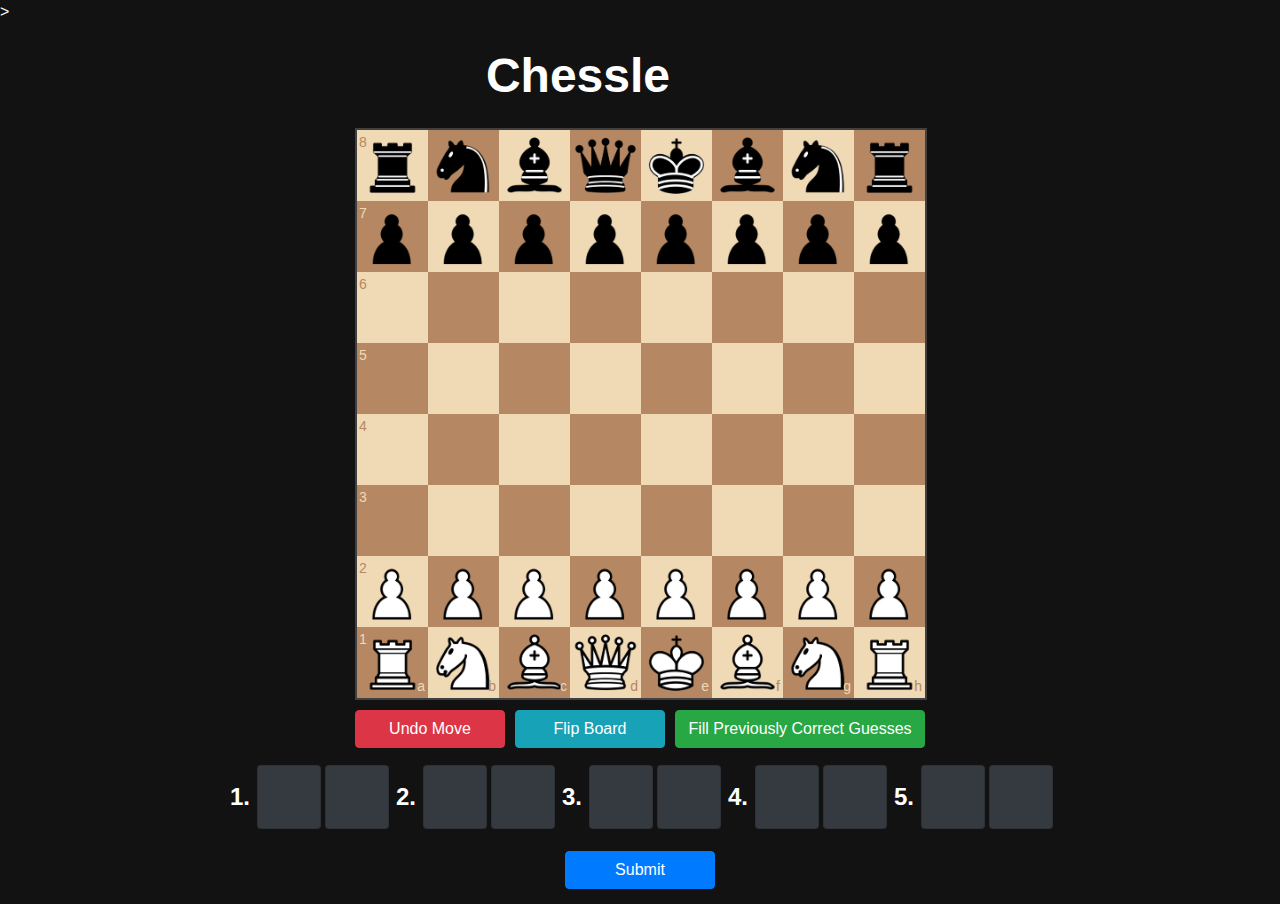
==== index.html @ be079a2f "Move HTML src to Main Folder" ====
<html lang="en"><head>
    <meta charset="utf-8">
    <meta http-equiv="X-UA-Compatible" content="IE=edge">
    <meta name="viewport" content="width=device-width, initial-scale=1.0">
    <!--Custom--><script src="js/openings/millionbase.js"></script>
    <script src="js/openings/answers.js"></script><!---->>
    <script src="js/jquery-3.6.0.min.js"></script>
    <script src="js/chessboard-1.0.0.min.js"></script>
    <script src="js/chess.js"></script>
    <script src="js/bootstrap.min.js"></script>
    <link rel="stylesheet" href="css/fontawesome/css/all.css">
    <link rel="stylesheet" href="css/chessboard-1.0.0.min.css">
    <link rel="stylesheet" href="css/bootstrap.min.css">
    <link rel="stylesheet" href="css/chessle.css"><!--?v=1.5-->
    <!-- Global site tag (gtag.js) - Google Analytics -->
    <script async="" src="https://www.googletagmanager.com/gtag/js?id=G-ZZXXY1FWK2"></script>
    <script>
      window.dataLayer = window.dataLayer || [];
      function gtag(){dataLayer.push(arguments);}
      gtag('js', new Date());

      gtag('config', 'G-ZZXXY1FWK2');
    </script>
    <title>Chessle</title>
    <link rel="icon" type="image/png" href="img/favicon.ico">
  </head>
  <body class="">
    <nav class="navbar navbar-dark navbar-header">
      <div>
        <!--a class="navbar-brand navbar-side" href="https://jackli.gg" target="_blank">
          jackli.gg
          <img src="img/Chessle.png" style="display:none">
          <object><a href="https://twitter.com/jackli_gg" target="_blank">
            <i class="fab fa-twitter"></i>
          </a></object>
        </a>
        <span class="navbar-help-button" onclick="openHelpModal()">
          <i class="fa-solid fa-circle-question"></i>
        </span-->
      </div>
      <div class="navbar navbar-title flex flex-column">
        <div class="navbar-main-title">Chessle</div>
        <!--div class="navbar-title-sponsor" id="titleSponsor">
        Sponsored by 
        <a href="https://www.chessable.com/?utm_source=chessle&amp;utm_medium=partner" target="_blank">
            <img src="img/chessable.png" alt="Chessable" onclick="logOutboundClick('https://www.chessable.com/?utm_source=chessle&amp;utm_medium=partner');">
        </a>
    </div-->
      </div>
      <a class="navbar-side"></a>
    </nav>
    <div class="container">
      <div class="modal fade" id="instructionsModal" tabindex="-1" role="dialog" aria-hidden="true" style="display: none;">
        <div class="modal-dialog modal-dialog-centered" id="instructionsModalInner" role="document">
          <div class="modal-content">
            <div class="modal-header header-p0">
              <h5 class="modal-title" id="instructionsModalTitle">Welcome to Chessle</h5>
            </div>
            <div class="modal-body row justify-content-center modal-instructions">
              <p id="instructionsModalBody">
        <!--Guess the entire opening sequence, for both white and black!<br>
        <div class="instructions-example">
            <p class="instructions-example-title">Example</p>
            <img class="instructions-example-img" src="img/example.png">
            <br><br>
            <img class="instructions-colour" src="img/Nf3.png">
            Green on Nf3 means that Nf3 was played on that specific move (White on move 2).
            <br><br>
            <img class="instructions-colour" src="img/d4.png">
            Yellow on d4 means that d4 was indeed played by <b>either white or black</b>,
            but not at that specific spot (White on move 1).
            <br><br>
            <img class="instructions-colour" src="img/d5.png">
            Grey on d5 means that d5 was not played by either white or black.
            <br><br>
            Treat the moves as exactly how the text shows. <b>Nxe5 is not the same as Ne5!</b>
            <br><br>
            You have 6 guesses. Good luck!
        </div-->
    </p>
            </div>
            <div class="row justify-content-center">
              <button type="button" class="btn btn-primary btn-lg mode-button" onclick="chooseMode('n')">
                Normal Mode<br>
                <p class="mode-desc">(Guess 3 moves for each colour)</p>
              </button>
              <button type="button" class="btn btn-primary btn-lg mode-button" onclick="chooseMode('e')">
                Expert Mode<br>
                <p class="mode-desc">(Guess 5 moves for each colour)</p>
              </button>
            </div>
          </div>
        </div>
      </div>
      <div class="modal fade" id="helpModal" tabindex="-1" role="dialog" aria-hidden="true">
        <div class="modal-dialog modal-dialog-centered" id="helpModalInner" role="document">
          <div class="modal-content">
            <div class="modal-header header-p0">
              <h5 class="modal-title" id="helpModalTitle"></h5>
              <button type="button" class="close close-modal-button" data-dismiss="modal" aria-label="Close">
                <span aria-hidden="true">×</span>
              </button>
            </div>
            <div class="modal-body row justify-content-center modal-instructions">
              <p id="helpModalBody"></p>
            </div>
          </div>
        </div>
      </div>
      <!--div class="modal fade" id="maintenanceModal" tabindex="-1" role="dialog" aria-hidden="true">
        <div class="modal-dialog modal-dialog-centered" role="document">
          <div class="modal-content">
            <div class="modal-header header-p0">
              <h5 class="modal-title">Maintenance</h5>
            </div>
            <div class="modal-body row justify-content-center modal-instructions">
              <p>Chessle is currently under maintenance. Please check <a href="https://twitter.com/jackli_gg" target="_blank">Twitter</a> 🙂</p>
            </div>
          </div>
        </div>
      </div-->
      <div class="d-flex justify-content-center align-self-center">
        <div id="myBoard" class="col-sm-8 lock-screen chess-board"><div class="chessboard-63f37"><div class="board-b72b1" style="width: 568px;"><div class="row-5277c"><div class="square-55d63 white-1e1d7 square-a8" style="width:71px;height:71px;" id="a8-a19a-49e3-7841-c50f-4d4b-9b8e-b8c6-91ab" data-square="a8"><div class="notation-322f9 numeric-fc462">8</div><img src="img/chesspieces/wikipedia/bR.png" alt="" class="piece-417db" data-piece="bR" style="width:71px;height:71px;"></div><div class="square-55d63 black-3c85d square-b8" style="width:71px;height:71px;" id="b8-2cb1-c013-ff76-c4d4-5628-5181-6910-c5f1" data-square="b8"><img src="img/chesspieces/wikipedia/bN.png" alt="" class="piece-417db" data-piece="bN" style="width:71px;height:71px;"></div><div class="square-55d63 white-1e1d7 square-c8" style="width:71px;height:71px;" id="c8-7cde-161b-df6b-fa01-e629-1a49-3483-9b05" data-square="c8"><img src="img/chesspieces/wikipedia/bB.png" alt="" class="piece-417db" data-piece="bB" style="width:71px;height:71px;"></div><div class="square-55d63 black-3c85d square-d8" style="width:71px;height:71px;" id="d8-d6e3-6c06-c656-1852-4350-8464-0f8c-e208" data-square="d8"><img src="img/chesspieces/wikipedia/bQ.png" alt="" class="piece-417db" data-piece="bQ" style="width:71px;height:71px;"></div><div class="square-55d63 white-1e1d7 square-e8" style="width:71px;height:71px;" id="e8-5ac4-ea3b-b9c8-3a37-f8a9-8d31-de7f-0ba5" data-square="e8"><img src="img/chesspieces/wikipedia/bK.png" alt="" class="piece-417db" data-piece="bK" style="width:71px;height:71px;"></div><div class="square-55d63 black-3c85d square-f8" style="width:71px;height:71px;" id="f8-adee-eab8-ecb3-5dd8-59c5-3feb-2b1a-82f8" data-square="f8"><img src="img/chesspieces/wikipedia/bB.png" alt="" class="piece-417db" data-piece="bB" style="width:71px;height:71px;"></div><div class="square-55d63 white-1e1d7 square-g8" style="width:71px;height:71px;" id="g8-15f5-e438-9218-b411-ccfc-1ba5-6315-3ff9" data-square="g8"><img src="img/chesspieces/wikipedia/bN.png" alt="" class="piece-417db" data-piece="bN" style="width:71px;height:71px;"></div><div class="square-55d63 black-3c85d square-h8" style="width:71px;height:71px;" id="h8-f9b6-35a0-9fff-a26b-18d0-d8d1-460e-22ae" data-square="h8"><img src="img/chesspieces/wikipedia/bR.png" alt="" class="piece-417db" data-piece="bR" style="width:71px;height:71px;"></div><div class="clearfix-7da63"></div></div><div class="row-5277c"><div class="square-55d63 black-3c85d square-a7" style="width:71px;height:71px;" id="a7-1e42-59c4-4f0d-ee25-9bc8-2d6a-31c0-009f" data-square="a7"><div class="notation-322f9 numeric-fc462">7</div><img src="img/chesspieces/wikipedia/bP.png" alt="" class="piece-417db" data-piece="bP" style="width:71px;height:71px;"></div><div class="square-55d63 white-1e1d7 square-b7" style="width:71px;height:71px;" id="b7-c87e-f781-1334-1fad-401e-ed98-4d49-470c" data-square="b7"><img src="img/chesspieces/wikipedia/bP.png" alt="" class="piece-417db" data-piece="bP" style="width:71px;height:71px;"></div><div class="square-55d63 black-3c85d square-c7" style="width:71px;height:71px;" id="c7-8400-af21-488c-80ce-6990-4ed4-e5df-a39f" data-square="c7"><img src="img/chesspieces/wikipedia/bP.png" alt="" class="piece-417db" data-piece="bP" style="width:71px;height:71px;"></div><div class="square-55d63 white-1e1d7 square-d7" style="width:71px;height:71px;" id="d7-eda3-4724-cdab-627a-2090-2604-d232-653c" data-square="d7"><img src="img/chesspieces/wikipedia/bP.png" alt="" class="piece-417db" data-piece="bP" style="width:71px;height:71px;"></div><div class="square-55d63 black-3c85d square-e7" style="width:71px;height:71px;" id="e7-e9f8-6174-dc3c-6ea3-fc3f-f121-911c-550f" data-square="e7"><img src="img/chesspieces/wikipedia/bP.png" alt="" class="piece-417db" data-piece="bP" style="width:71px;height:71px;"></div><div class="square-55d63 white-1e1d7 square-f7" style="width:71px;height:71px;" id="f7-6b23-b25f-4977-af6c-fa03-c5bd-4d7f-7d72" data-square="f7"><img src="img/chesspieces/wikipedia/bP.png" alt="" class="piece-417db" data-piece="bP" style="width:71px;height:71px;"></div><div class="square-55d63 black-3c85d square-g7" style="width:71px;height:71px;" id="g7-1d1a-da1f-606a-6791-ddfa-9164-f80d-e2f5" data-square="g7"><img src="img/chesspieces/wikipedia/bP.png" alt="" class="piece-417db" data-piece="bP" style="width:71px;height:71px;"></div><div class="square-55d63 white-1e1d7 square-h7" style="width:71px;height:71px;" id="h7-bad7-c0dd-c45e-84f3-0481-e270-0304-8d24" data-square="h7"><img src="img/chesspieces/wikipedia/bP.png" alt="" class="piece-417db" data-piece="bP" style="width:71px;height:71px;"></div><div class="clearfix-7da63"></div></div><div class="row-5277c"><div class="square-55d63 white-1e1d7 square-a6" style="width:71px;height:71px;" id="a6-5a71-f3fb-227b-de4d-843d-9f90-5350-ae57" data-square="a6"><div class="notation-322f9 numeric-fc462">6</div></div><div class="square-55d63 black-3c85d square-b6" style="width:71px;height:71px;" id="b6-d632-e6f7-eded-8e32-66d4-159c-13c0-fe76" data-square="b6"></div><div class="square-55d63 white-1e1d7 square-c6" style="width:71px;height:71px;" id="c6-b1f5-80bf-ae62-c4ec-bb67-f03d-dbf1-2ec4" data-square="c6"></div><div class="square-55d63 black-3c85d square-d6" style="width:71px;height:71px;" id="d6-e69b-a43c-17d3-7237-dda0-43c8-8d10-0873" data-square="d6"></div><div class="square-55d63 white-1e1d7 square-e6" style="width:71px;height:71px;" id="e6-3503-729d-6e82-2cac-b66c-119f-75b6-123e" data-square="e6"></div><div class="square-55d63 black-3c85d square-f6" style="width:71px;height:71px;" id="f6-d4fe-2905-236f-1f68-c416-6aeb-f25b-60fb" data-square="f6"></div><div class="square-55d63 white-1e1d7 square-g6" style="width:71px;height:71px;" id="g6-e5b7-3772-1eda-37c6-57b0-8a75-7c3b-104a" data-square="g6"></div><div class="square-55d63 black-3c85d square-h6" style="width:71px;height:71px;" id="h6-8e79-d047-5a7a-a287-67a9-c4e8-9076-0651" data-square="h6"></div><div class="clearfix-7da63"></div></div><div class="row-5277c"><div class="square-55d63 black-3c85d square-a5" style="width:71px;height:71px;" id="a5-492b-707e-d82d-6386-a96b-ce54-88c5-60bd" data-square="a5"><div class="notation-322f9 numeric-fc462">5</div></div><div class="square-55d63 white-1e1d7 square-b5" style="width:71px;height:71px;" id="b5-615c-841f-0566-fd23-4df8-88a2-4154-9ddd" data-square="b5"></div><div class="square-55d63 black-3c85d square-c5" style="width:71px;height:71px;" id="c5-f1cc-0759-2633-3936-7ad4-a628-04fa-8073" data-square="c5"></div><div class="square-55d63 white-1e1d7 square-d5" style="width:71px;height:71px;" id="d5-6cda-5ee5-32a4-2c49-c43c-fcac-b4ec-1948" data-square="d5"></div><div class="square-55d63 black-3c85d square-e5" style="width:71px;height:71px;" id="e5-6cb5-46e5-4568-011c-8d88-c0dd-f7d6-d368" data-square="e5"></div><div class="square-55d63 white-1e1d7 square-f5" style="width:71px;height:71px;" id="f5-3044-3168-6089-73d1-acdd-0dae-75ef-eb6d" data-square="f5"></div><div class="square-55d63 black-3c85d square-g5" style="width:71px;height:71px;" id="g5-4de1-d56c-88d7-0ce2-2fe7-a99f-a734-b805" data-square="g5"></div><div class="square-55d63 white-1e1d7 square-h5" style="width:71px;height:71px;" id="h5-2ab4-92fd-5971-26c5-f1bd-4e84-3c00-a441" data-square="h5"></div><div class="clearfix-7da63"></div></div><div class="row-5277c"><div class="square-55d63 white-1e1d7 square-a4" style="width:71px;height:71px;" id="a4-fe1a-27da-ec89-dbcf-5327-e851-a215-71fb" data-square="a4"><div class="notation-322f9 numeric-fc462">4</div></div><div class="square-55d63 black-3c85d square-b4" style="width:71px;height:71px;" id="b4-9f2b-af32-e862-e278-ea54-62e3-47cb-c79b" data-square="b4"></div><div class="square-55d63 white-1e1d7 square-c4" style="width:71px;height:71px;" id="c4-e34b-da9d-d7d0-aad1-34c4-ef08-febc-2fea" data-square="c4"></div><div class="square-55d63 black-3c85d square-d4" style="width:71px;height:71px;" id="d4-1849-ee2e-a1c2-deed-8812-f589-2964-33d2" data-square="d4"></div><div class="square-55d63 white-1e1d7 square-e4" style="width:71px;height:71px;" id="e4-5811-a902-ba23-d1e9-c95f-52ce-f8bf-c92b" data-square="e4"></div><div class="square-55d63 black-3c85d square-f4" style="width:71px;height:71px;" id="f4-661a-6304-dc2c-7419-5716-4f3c-77b3-d156" data-square="f4"></div><div class="square-55d63 white-1e1d7 square-g4" style="width:71px;height:71px;" id="g4-8f72-bd99-691f-1e8a-367b-e75a-9994-bacc" data-square="g4"></div><div class="square-55d63 black-3c85d square-h4" style="width:71px;height:71px;" id="h4-c77d-5422-2a7c-70da-cc2b-f427-111f-6e55" data-square="h4"></div><div class="clearfix-7da63"></div></div><div class="row-5277c"><div class="square-55d63 black-3c85d square-a3" style="width:71px;height:71px;" id="a3-f14e-0b54-7086-7dfa-0c49-145f-1f2e-7319" data-square="a3"><div class="notation-322f9 numeric-fc462">3</div></div><div class="square-55d63 white-1e1d7 square-b3" style="width:71px;height:71px;" id="b3-f1e0-a72f-8e6a-c968-7255-e791-6689-3b54" data-square="b3"></div><div class="square-55d63 black-3c85d square-c3" style="width:71px;height:71px;" id="c3-8615-8181-3b39-60f1-8017-4e7b-2be2-9933" data-square="c3"></div><div class="square-55d63 white-1e1d7 square-d3" style="width:71px;height:71px;" id="d3-bfc3-b230-74ee-1266-b99e-6611-6ab5-415a" data-square="d3"></div><div class="square-55d63 black-3c85d square-e3" style="width:71px;height:71px;" id="e3-c572-4d19-ee48-0351-e6b5-1236-27f3-5841" data-square="e3"></div><div class="square-55d63 white-1e1d7 square-f3" style="width:71px;height:71px;" id="f3-7b44-a82d-721e-7de8-2dfc-fa35-3249-a699" data-square="f3"></div><div class="square-55d63 black-3c85d square-g3" style="width:71px;height:71px;" id="g3-77bb-f1ba-60ed-2d86-0f09-2be2-5230-86f4" data-square="g3"></div><div class="square-55d63 white-1e1d7 square-h3" style="width:71px;height:71px;" id="h3-5c77-94d6-60ec-5d0d-3ee5-5baf-660d-e2ce" data-square="h3"></div><div class="clearfix-7da63"></div></div><div class="row-5277c"><div class="square-55d63 white-1e1d7 square-a2" style="width:71px;height:71px;" id="a2-8cf5-fd7f-44a2-4994-dc7d-abb6-b4c3-32c0" data-square="a2"><div class="notation-322f9 numeric-fc462">2</div><img src="img/chesspieces/wikipedia/wP.png" alt="" class="piece-417db" data-piece="wP" style="width:71px;height:71px;"></div><div class="square-55d63 black-3c85d square-b2" style="width:71px;height:71px;" id="b2-6190-4b11-39c7-7749-f23e-3836-cf10-a4b4" data-square="b2"><img src="img/chesspieces/wikipedia/wP.png" alt="" class="piece-417db" data-piece="wP" style="width:71px;height:71px;"></div><div class="square-55d63 white-1e1d7 square-c2" style="width:71px;height:71px;" id="c2-119a-51a7-4644-2e6d-06b7-f319-a9ba-1d65" data-square="c2"><img src="img/chesspieces/wikipedia/wP.png" alt="" class="piece-417db" data-piece="wP" style="width:71px;height:71px;"></div><div class="square-55d63 black-3c85d square-d2" style="width:71px;height:71px;" id="d2-1922-bc0d-16c7-d5b0-555e-c7e3-362b-688a" data-square="d2"><img src="img/chesspieces/wikipedia/wP.png" alt="" class="piece-417db" data-piece="wP" style="width:71px;height:71px;"></div><div class="square-55d63 white-1e1d7 square-e2" style="width:71px;height:71px;" id="e2-216f-f5ba-2466-7ffe-0d35-f492-fede-e279" data-square="e2"><img src="img/chesspieces/wikipedia/wP.png" alt="" class="piece-417db" data-piece="wP" style="width:71px;height:71px;"></div><div class="square-55d63 black-3c85d square-f2" style="width:71px;height:71px;" id="f2-e2e7-1ea4-e70a-32cf-c66e-b602-b0d9-fa63" data-square="f2"><img src="img/chesspieces/wikipedia/wP.png" alt="" class="piece-417db" data-piece="wP" style="width:71px;height:71px;"></div><div class="square-55d63 white-1e1d7 square-g2" style="width:71px;height:71px;" id="g2-8ca0-3b9a-6de4-bf02-c5ec-7901-8e90-e93c" data-square="g2"><img src="img/chesspieces/wikipedia/wP.png" alt="" class="piece-417db" data-piece="wP" style="width:71px;height:71px;"></div><div class="square-55d63 black-3c85d square-h2" style="width:71px;height:71px;" id="h2-1d3f-bad1-4488-6d97-47be-df4e-793f-91cf" data-square="h2"><img src="img/chesspieces/wikipedia/wP.png" alt="" class="piece-417db" data-piece="wP" style="width:71px;height:71px;"></div><div class="clearfix-7da63"></div></div><div class="row-5277c"><div class="square-55d63 black-3c85d square-a1" style="width:71px;height:71px;" id="a1-a06d-c28c-eb72-c439-b803-81fa-6cfe-1dbc" data-square="a1"><div class="notation-322f9 alpha-d2270">a</div><div class="notation-322f9 numeric-fc462">1</div><img src="img/chesspieces/wikipedia/wR.png" alt="" class="piece-417db" data-piece="wR" style="width:71px;height:71px;"></div><div class="square-55d63 white-1e1d7 square-b1" style="width:71px;height:71px;" id="b1-06df-b30d-2992-ffa9-e415-6881-c35b-dfd4" data-square="b1"><div class="notation-322f9 alpha-d2270">b</div><img src="img/chesspieces/wikipedia/wN.png" alt="" class="piece-417db" data-piece="wN" style="width:71px;height:71px;"></div><div class="square-55d63 black-3c85d square-c1" style="width:71px;height:71px;" id="c1-ee72-4965-4dfd-f808-5f86-aeb8-601a-9fab" data-square="c1"><div class="notation-322f9 alpha-d2270">c</div><img src="img/chesspieces/wikipedia/wB.png" alt="" class="piece-417db" data-piece="wB" style="width:71px;height:71px;"></div><div class="square-55d63 white-1e1d7 square-d1" style="width:71px;height:71px;" id="d1-f974-c070-47f3-50bf-0f9f-98b0-6058-23d5" data-square="d1"><div class="notation-322f9 alpha-d2270">d</div><img src="img/chesspieces/wikipedia/wQ.png" alt="" class="piece-417db" data-piece="wQ" style="width:71px;height:71px;"></div><div class="square-55d63 black-3c85d square-e1" style="width:71px;height:71px;" id="e1-c034-38b8-c6b9-7684-2eac-5838-d119-e483" data-square="e1"><div class="notation-322f9 alpha-d2270">e</div><img src="img/chesspieces/wikipedia/wK.png" alt="" class="piece-417db" data-piece="wK" style="width:71px;height:71px;"></div><div class="square-55d63 white-1e1d7 square-f1" style="width:71px;height:71px;" id="f1-5604-49e3-bec5-b111-4e7a-443e-160a-77f8" data-square="f1"><div class="notation-322f9 alpha-d2270">f</div><img src="img/chesspieces/wikipedia/wB.png" alt="" class="piece-417db" data-piece="wB" style="width:71px;height:71px;"></div><div class="square-55d63 black-3c85d square-g1" style="width:71px;height:71px;" id="g1-94f0-e5dd-8b60-5893-0ac3-e8d4-0a2d-28db" data-square="g1"><div class="notation-322f9 alpha-d2270">g</div><img src="img/chesspieces/wikipedia/wN.png" alt="" class="piece-417db" data-piece="wN" style="width:71px;height:71px;"></div><div class="square-55d63 white-1e1d7 square-h1" style="width:71px;height:71px;" id="h1-a4f0-f846-28c2-c202-4ba5-108c-823d-2d18" data-square="h1"><div class="notation-322f9 alpha-d2270">h</div><img src="img/chesspieces/wikipedia/wR.png" alt="" class="piece-417db" data-piece="wR" style="width:71px;height:71px;"></div><div class="clearfix-7da63"></div></div></div></div></div>
      </div>
      <div class="row justify-content-center align-self-center row-buttons">
        <button type="button" class="btn btn-danger row-button" id="undoButton" onclick="undo()">Undo Move</button>
        <button type="button" class="btn btn-info row-button" id="flipButton" onclick="flip()">Flip Board</button>
        <button type="button" class="btn btn-success row-button" id="fillButton" onclick="fillPrevCorrect()">Fill Previously Correct Guesses</button>
      </div>
      <div id="prevGuesses"></div>
      <div class="row justify-content-center align-self-center" id="currentGuess"><div class="move-group">
        <span class="move-label align-self-center" style="
        font-size: 1.5rem;
        font-weight: bold;
    ">
        1.
        </span>
    
        <div>
          <div class="card bg-dark guess-card" style="width: 4rem; height: 4rem;">
            <div class="card-body row align-self-center">
              <p class="card-text align-middle align-self-center text-center" style="
        font-size: 1.5rem;
        font-weight: bold;
    ;" id="guess-0"></p>
            </div>
          </div>
        </div>
    
        <div>
          <div class="card bg-dark guess-card" style="width: 4rem; height: 4rem;">
            <div class="card-body row align-self-center">
              <p class="card-text align-middle align-self-center text-center" style="
        font-size: 1.5rem;
        font-weight: bold;
    ;" id="guess-1"></p>
            </div>
          </div>
        </div>
    </div><div class="move-group">
        <span class="move-label align-self-center" style="
        font-size: 1.5rem;
        font-weight: bold;
    ">
        2.
        </span>
    
        <div>
          <div class="card bg-dark guess-card" style="width: 4rem; height: 4rem;">
            <div class="card-body row align-self-center">
              <p class="card-text align-middle align-self-center text-center" style="
        font-size: 1.5rem;
        font-weight: bold;
    ;" id="guess-2"></p>
            </div>
          </div>
        </div>
    
        <div>
          <div class="card bg-dark guess-card" style="width: 4rem; height: 4rem;">
            <div class="card-body row align-self-center">
              <p class="card-text align-middle align-self-center text-center" style="
        font-size: 1.5rem;
        font-weight: bold;
    ;" id="guess-3"></p>
            </div>
          </div>
        </div>
    </div><div class="move-group">
        <span class="move-label align-self-center" style="
        font-size: 1.5rem;
        font-weight: bold;
    ">
        3.
        </span>
    
        <div>
          <div class="card bg-dark guess-card" style="width: 4rem; height: 4rem;">
            <div class="card-body row align-self-center">
              <p class="card-text align-middle align-self-center text-center" style="
        font-size: 1.5rem;
        font-weight: bold;
    ;" id="guess-4"></p>
            </div>
          </div>
        </div>
    
        <div>
          <div class="card bg-dark guess-card" style="width: 4rem; height: 4rem;">
            <div class="card-body row align-self-center">
              <p class="card-text align-middle align-self-center text-center" style="
        font-size: 1.5rem;
        font-weight: bold;
    ;" id="guess-5"></p>
            </div>
          </div>
        </div>
    </div><div class="move-group">
        <span class="move-label align-self-center" style="
        font-size: 1.5rem;
        font-weight: bold;
    ">
        4.
        </span>
    
        <div>
          <div class="card bg-dark guess-card" style="width: 4rem; height: 4rem;">
            <div class="card-body row align-self-center">
              <p class="card-text align-middle align-self-center text-center" style="
        font-size: 1.5rem;
        font-weight: bold;
    ;" id="guess-6"></p>
            </div>
          </div>
        </div>
    
        <div>
          <div class="card bg-dark guess-card" style="width: 4rem; height: 4rem;">
            <div class="card-body row align-self-center">
              <p class="card-text align-middle align-self-center text-center" style="
        font-size: 1.5rem;
        font-weight: bold;
    ;" id="guess-7"></p>
            </div>
          </div>
        </div>
    </div><div class="move-group">
        <span class="move-label align-self-center" style="
        font-size: 1.5rem;
        font-weight: bold;
    ">
        5.
        </span>
    
        <div>
          <div class="card bg-dark guess-card" style="width: 4rem; height: 4rem;">
            <div class="card-body row align-self-center">
              <p class="card-text align-middle align-self-center text-center" style="
        font-size: 1.5rem;
        font-weight: bold;
    ;" id="guess-8"></p>
            </div>
          </div>
        </div>
    
        <div>
          <div class="card bg-dark guess-card" style="width: 4rem; height: 4rem;">
            <div class="card-body row align-self-center">
              <p class="card-text align-middle align-self-center text-center" style="
        font-size: 1.5rem;
        font-weight: bold;
    ;" id="guess-9"></p>
            </div>
          </div>
        </div>
    </div></div>
      <div class="row justify-content-center align-self-center row-buttons" id="errorArea">
      </div>
      <div class="row justify-content-center align-self-center row-buttons" id="submit">
        <button class="btn btn-primary row-button" onclick="submitGuess()">Submit</button>
      </div>
      <div class="modal fade" id="shareModal" tabindex="-1" role="dialog" aria-hidden="true">
        <div class="modal-dialog modal-dialog-centered" role="document">
          <div class="modal-content">
            <div class="modal-header">
              <h5 class="modal-title" id="shareModalTitle"></h5>
              <button type="button" class="close close-modal-button" data-dismiss="modal" aria-label="Close">
                <span aria-hidden="true">×</span>
              </button>
            </div>
            <div class="modal-body row justify-content-center">
              <p id="shareModalBody" class="share-modal-body"></p>
            </div>
            <div class="modal-footer">
              <div id="alertArea"></div>
              <button type="button" class="btn btn-success btn-lg" onclick="createSharePasta()">Share</button>
              <a id="chessableLearnMoreButton"><!-- target="_blank"-->
                <!--button type="button" class="btn btn-primary btn-lg">Learn More</button-->
                <button type="button" class="btn btn-primary btn-lg">Play Again</button>
              </a>
            </div>
          </div>
        </div>
      </div>
    </div>
  <!--js?v=1.5-->
  <script src="js/chessle.js"></script><img src="img/chesspieces/wikipedia/wP.png" id="7a8f-f490-1b5e-d002-f157-257d-e3b6-3106" alt="" class="piece-417db" data-piece="wP" style="width: 71px; height: 71px; display: none;">
<div id="torrent-scanner-popup" style="display: none;"></div></body></html>
---- css/chessboard-1.0.0.min.css ----
/*! chessboard.js v1.0.0 | (c) 2019 Chris Oakman | MIT License chessboardjs.com/license */
.clearfix-7da63{clear:both}.board-b72b1{border:2px solid #404040;box-sizing:content-box}.square-55d63{float:left;position:relative;-webkit-touch-callout:none;-webkit-user-select:none;-khtml-user-select:none;-moz-user-select:none;-ms-user-select:none;user-select:none}.white-1e1d7{background-color:#f0d9b5;color:#b58863}.black-3c85d{background-color:#b58863;color:#f0d9b5}.highlight1-32417,.highlight2-9c5d2{box-shadow:inset 0 0 3px 3px #ff0}.notation-322f9{cursor:default;font-family:"Helvetica Neue",Helvetica,Arial,sans-serif;font-size:14px;position:absolute}.alpha-d2270{bottom:1px;right:3px}.numeric-fc462{top:2px;left:2px}
---- css/chessle.css ----
.move-label {
    margin-left: 5px;
    margin-right: 5px;
}

.card-body {
    padding: 0.1rem;
}

.highlight1-32417, .highlight2-9c5d2 {
    box-shadow:inset 0 0 3px 3px #ffffff
}

.row-buttons {
    margin-top: 10px;
    margin-bottom: 10px;
}

.row-button {
    margin-left: 5px;
    margin-right: 5px;
    margin-bottom: 5px;
    width: 150px;
}

#fillButton {
    width: 250px;
}

.modal-body {
    font-size: 2rem;
}

.bg-light {
    color: black;
}

.card {
    margin: 2px;
}

.modal-content {
    background: #414142;
}

.modal-title {
    font-size: 2rem;
}

.modal-header, .modal-footer {
    border: none;
}

.share-modal-body {
    margin-bottom: 0px;
}

.share-modal-pattern {
    text-align: center;
}

.share-modal-answer {
    font-size: 1rem;
    text-align: center;
    margin-bottom: 0px;
}

.close-modal-button {
    color: white;
}

.close:not(:disabled):not(.disabled):hover {
    color: white;
}

.header-p0 {
    padding-bottom: 0px;
}

.modal-instructions {
    font-size: 1rem;
    margin-left: 5px;
}

.instructions-example {
    padding-top: 15px;
}

.instructions-example-title {
    font-size: 1.2rem;
    font-weight: bold;
    margin-bottom: 0.5rem;
}

.instructions-example-img {
    max-width: 80%;
}

.instructions-colour {
    max-width: 2rem;
}

.mode-button {
    margin: 0px 10px 20px 10px;
}

.mode-desc {
    margin-bottom: 0px;
    font-size: 0.8rem;
}

.navbar {
    align-items: start;
}

.navbar-brand {
    margin-top: 10px;
    margin-left: 10px;
    margin-right: 0px;
}

.navbar-help-button {
    font-size: 20px;
    cursor: pointer;
}

.navbar-header {
    background: #121213;
}

.navbar-title {
    font-size: 3rem;
    font-weight: bold;
}

@media(min-width: 512px) {
    .navbar-title {
        padding-right: 40px;
    }
}

.navbar-main-title {
    width: 100%;
    text-align: center;
}

.navbar-side {
    width: 100px;
}

.navbar-title-sponsor {
    font-size: 1rem;
    font-weight: normal;
}

.navbar-title-sponsor img {
    height: 1.5rem;
    margin-top: -0.25rem;
}

.navbar-title-sponsor-sale img {
    max-height: 4rem;
    max-width: 100%;
    margin-top: -0.25rem;
}

.lock-screen {
    touch-action: none;
}

.move-group {
    display: flex;
}

#errorBox {
    margin-bottom: 0px;
}

#alertBox {
    margin-bottom: 0px;
    padding: 0.5rem 1rem;
    margin-right: 1rem;
}

body {
    background-color: #121213;
    color: white;
}

@media(max-height: 1000px) {
    .chess-board {
        max-width: 600px;
    }
}

@media(max-height: 800px) {
    .chess-board {
        max-width: 460px;
    }
}
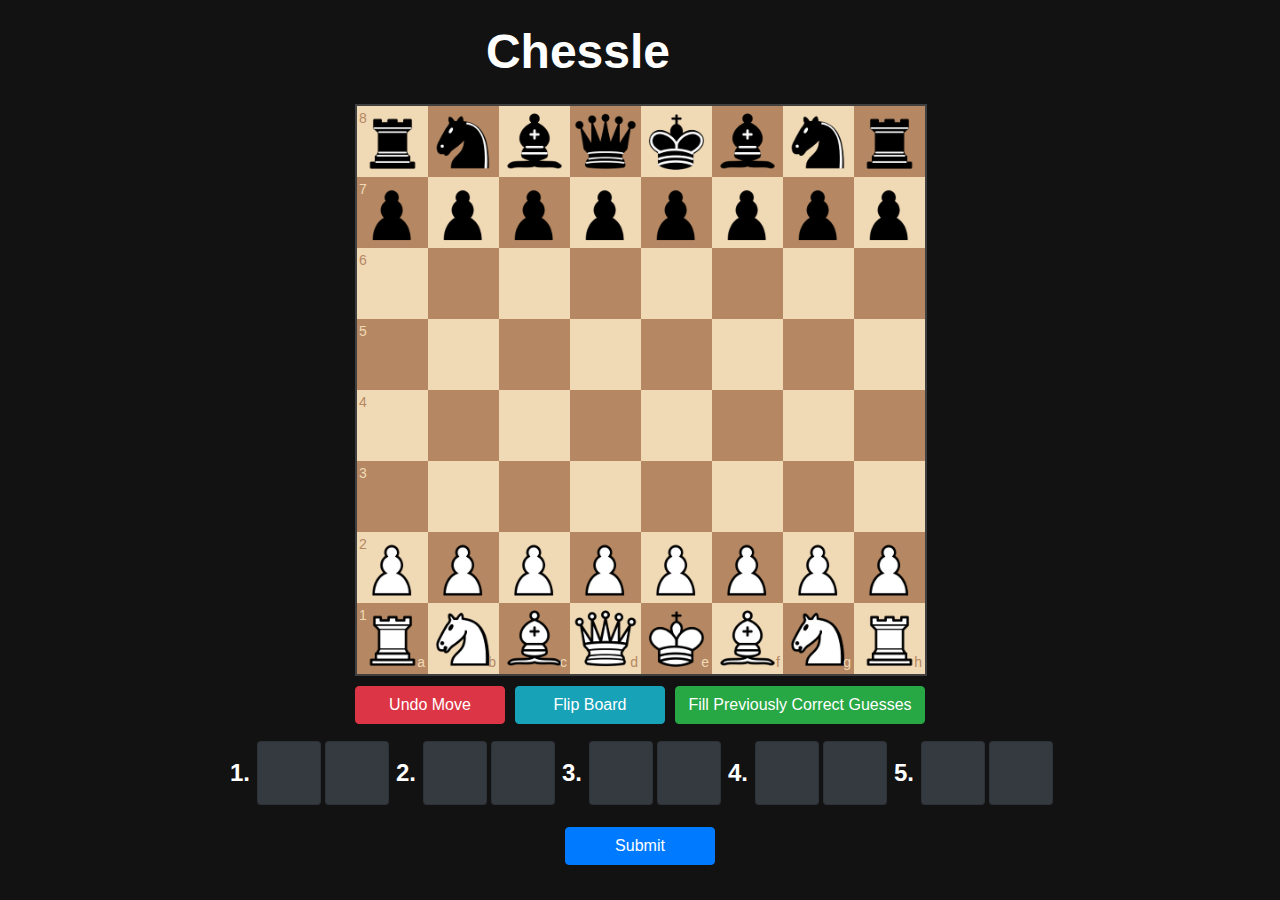
==== commit f11bc76a: "Pre-Processed Chess Openings" ====
--- a/index.html
+++ b/index.html
@@ -3,7 +3,7 @@
     <meta http-equiv="X-UA-Compatible" content="IE=edge">
     <meta name="viewport" content="width=device-width, initial-scale=1.0">
     <!--Custom--><script src="js/openings/millionbase.js"></script>
-    <script src="js/openings/answers.js"></script><!---->>
+    <script src="js/openings/answers_parsed.js"></script><!---->
     <script src="js/jquery-3.6.0.min.js"></script>
     <script src="js/chessboard-1.0.0.min.js"></script>
     <script src="js/chess.js"></script>
@@ -120,7 +120,7 @@
         </div>
       </div-->
       <div class="d-flex justify-content-center align-self-center">
-        <div id="myBoard" class="col-sm-8 lock-screen chess-board"><div class="chessboard-63f37"><div class="board-b72b1" style="width: 568px;"><div class="row-5277c"><div class="square-55d63 white-1e1d7 square-a8" style="width:71px;height:71px;" id="a8-a19a-49e3-7841-c50f-4d4b-9b8e-b8c6-91ab" data-square="a8"><div class="notation-322f9 numeric-fc462">8</div><img src="img/chesspieces/wikipedia/bR.png" alt="" class="piece-417db" data-piece="bR" style="width:71px;height:71px;"></div><div class="square-55d63 black-3c85d square-b8" style="width:71px;height:71px;" id="b8-2cb1-c013-ff76-c4d4-5628-5181-6910-c5f1" data-square="b8"><img src="img/chesspieces/wikipedia/bN.png" alt="" class="piece-417db" data-piece="bN" style="width:71px;height:71px;"></div><div class="square-55d63 white-1e1d7 square-c8" style="width:71px;height:71px;" id="c8-7cde-161b-df6b-fa01-e629-1a49-3483-9b05" data-square="c8"><img src="img/chesspieces/wikipedia/bB.png" alt="" class="piece-417db" data-piece="bB" style="width:71px;height:71px;"></div><div class="square-55d63 black-3c85d square-d8" style="width:71px;height:71px;" id="d8-d6e3-6c06-c656-1852-4350-8464-0f8c-e208" data-square="d8"><img src="img/chesspieces/wikipedia/bQ.png" alt="" class="piece-417db" data-piece="bQ" style="width:71px;height:71px;"></div><div class="square-55d63 white-1e1d7 square-e8" style="width:71px;height:71px;" id="e8-5ac4-ea3b-b9c8-3a37-f8a9-8d31-de7f-0ba5" data-square="e8"><img src="img/chesspieces/wikipedia/bK.png" alt="" class="piece-417db" data-piece="bK" style="width:71px;height:71px;"></div><div class="square-55d63 black-3c85d square-f8" style="width:71px;height:71px;" id="f8-adee-eab8-ecb3-5dd8-59c5-3feb-2b1a-82f8" data-square="f8"><img src="img/chesspieces/wikipedia/bB.png" alt="" class="piece-417db" data-piece="bB" style="width:71px;height:71px;"></div><div class="square-55d63 white-1e1d7 square-g8" style="width:71px;height:71px;" id="g8-15f5-e438-9218-b411-ccfc-1ba5-6315-3ff9" data-square="g8"><img src="img/chesspieces/wikipedia/bN.png" alt="" class="piece-417db" data-piece="bN" style="width:71px;height:71px;"></div><div class="square-55d63 black-3c85d square-h8" style="width:71px;height:71px;" id="h8-f9b6-35a0-9fff-a26b-18d0-d8d1-460e-22ae" data-square="h8"><img src="img/chesspieces/wikipedia/bR.png" alt="" class="piece-417db" data-piece="bR" style="width:71px;height:71px;"></div><div class="clearfix-7da63"></div></div><div class="row-5277c"><div class="square-55d63 black-3c85d square-a7" style="width:71px;height:71px;" id="a7-1e42-59c4-4f0d-ee25-9bc8-2d6a-31c0-009f" data-square="a7"><div class="notation-322f9 numeric-fc462">7</div><img src="img/chesspieces/wikipedia/bP.png" alt="" class="piece-417db" data-piece="bP" style="width:71px;height:71px;"></div><div class="square-55d63 white-1e1d7 square-b7" style="width:71px;height:71px;" id="b7-c87e-f781-1334-1fad-401e-ed98-4d49-470c" data-square="b7"><img src="img/chesspieces/wikipedia/bP.png" alt="" class="piece-417db" data-piece="bP" style="width:71px;height:71px;"></div><div class="square-55d63 black-3c85d square-c7" style="width:71px;height:71px;" id="c7-8400-af21-488c-80ce-6990-4ed4-e5df-a39f" data-square="c7"><img src="img/chesspieces/wikipedia/bP.png" alt="" class="piece-417db" data-piece="bP" style="width:71px;height:71px;"></div><div class="square-55d63 white-1e1d7 square-d7" style="width:71px;height:71px;" id="d7-eda3-4724-cdab-627a-2090-2604-d232-653c" data-square="d7"><img src="img/chesspieces/wikipedia/bP.png" alt="" class="piece-417db" data-piece="bP" style="width:71px;height:71px;"></div><div class="square-55d63 black-3c85d square-e7" style="width:71px;height:71px;" id="e7-e9f8-6174-dc3c-6ea3-fc3f-f121-911c-550f" data-square="e7"><img src="img/chesspieces/wikipedia/bP.png" alt="" class="piece-417db" data-piece="bP" style="width:71px;height:71px;"></div><div class="square-55d63 white-1e1d7 square-f7" style="width:71px;height:71px;" id="f7-6b23-b25f-4977-af6c-fa03-c5bd-4d7f-7d72" data-square="f7"><img src="img/chesspieces/wikipedia/bP.png" alt="" class="piece-417db" data-piece="bP" style="width:71px;height:71px;"></div><div class="square-55d63 black-3c85d square-g7" style="width:71px;height:71px;" id="g7-1d1a-da1f-606a-6791-ddfa-9164-f80d-e2f5" data-square="g7"><img src="img/chesspieces/wikipedia/bP.png" alt="" class="piece-417db" data-piece="bP" style="width:71px;height:71px;"></div><div class="square-55d63 white-1e1d7 square-h7" style="width:71px;height:71px;" id="h7-bad7-c0dd-c45e-84f3-0481-e270-0304-8d24" data-square="h7"><img src="img/chesspieces/wikipedia/bP.png" alt="" class="piece-417db" data-piece="bP" style="width:71px;height:71px;"></div><div class="clearfix-7da63"></div></div><div class="row-5277c"><div class="square-55d63 white-1e1d7 square-a6" style="width:71px;height:71px;" id="a6-5a71-f3fb-227b-de4d-843d-9f90-5350-ae57" data-square="a6"><div class="notation-322f9 numeric-fc462">6</div></div><div class="square-55d63 black-3c85d square-b6" style="width:71px;height:71px;" id="b6-d632-e6f7-eded-8e32-66d4-159c-13c0-fe76" data-square="b6"></div><div class="square-55d63 white-1e1d7 square-c6" style="width:71px;height:71px;" id="c6-b1f5-80bf-ae62-c4ec-bb67-f03d-dbf1-2ec4" data-square="c6"></div><div class="square-55d63 black-3c85d square-d6" style="width:71px;height:71px;" id="d6-e69b-a43c-17d3-7237-dda0-43c8-8d10-0873" data-square="d6"></div><div class="square-55d63 white-1e1d7 square-e6" style="width:71px;height:71px;" id="e6-3503-729d-6e82-2cac-b66c-119f-75b6-123e" data-square="e6"></div><div class="square-55d63 black-3c85d square-f6" style="width:71px;height:71px;" id="f6-d4fe-2905-236f-1f68-c416-6aeb-f25b-60fb" data-square="f6"></div><div class="square-55d63 white-1e1d7 square-g6" style="width:71px;height:71px;" id="g6-e5b7-3772-1eda-37c6-57b0-8a75-7c3b-104a" data-square="g6"></div><div class="square-55d63 black-3c85d square-h6" style="width:71px;height:71px;" id="h6-8e79-d047-5a7a-a287-67a9-c4e8-9076-0651" data-square="h6"></div><div class="clearfix-7da63"></div></div><div class="row-5277c"><div class="square-55d63 black-3c85d square-a5" style="width:71px;height:71px;" id="a5-492b-707e-d82d-6386-a96b-ce54-88c5-60bd" data-square="a5"><div class="notation-322f9 numeric-fc462">5</div></div><div class="square-55d63 white-1e1d7 square-b5" style="width:71px;height:71px;" id="b5-615c-841f-0566-fd23-4df8-88a2-4154-9ddd" data-square="b5"></div><div class="square-55d63 black-3c85d square-c5" style="width:71px;height:71px;" id="c5-f1cc-0759-2633-3936-7ad4-a628-04fa-8073" data-square="c5"></div><div class="square-55d63 white-1e1d7 square-d5" style="width:71px;height:71px;" id="d5-6cda-5ee5-32a4-2c49-c43c-fcac-b4ec-1948" data-square="d5"></div><div class="square-55d63 black-3c85d square-e5" style="width:71px;height:71px;" id="e5-6cb5-46e5-4568-011c-8d88-c0dd-f7d6-d368" data-square="e5"></div><div class="square-55d63 white-1e1d7 square-f5" style="width:71px;height:71px;" id="f5-3044-3168-6089-73d1-acdd-0dae-75ef-eb6d" data-square="f5"></div><div class="square-55d63 black-3c85d square-g5" style="width:71px;height:71px;" id="g5-4de1-d56c-88d7-0ce2-2fe7-a99f-a734-b805" data-square="g5"></div><div class="square-55d63 white-1e1d7 square-h5" style="width:71px;height:71px;" id="h5-2ab4-92fd-5971-26c5-f1bd-4e84-3c00-a441" data-square="h5"></div><div class="clearfix-7da63"></div></div><div class="row-5277c"><div class="square-55d63 white-1e1d7 square-a4" style="width:71px;height:71px;" id="a4-fe1a-27da-ec89-dbcf-5327-e851-a215-71fb" data-square="a4"><div class="notation-322f9 numeric-fc462">4</div></div><div class="square-55d63 black-3c85d square-b4" style="width:71px;height:71px;" id="b4-9f2b-af32-e862-e278-ea54-62e3-47cb-c79b" data-square="b4"></div><div class="square-55d63 white-1e1d7 square-c4" style="width:71px;height:71px;" id="c4-e34b-da9d-d7d0-aad1-34c4-ef08-febc-2fea" data-square="c4"></div><div class="square-55d63 black-3c85d square-d4" style="width:71px;height:71px;" id="d4-1849-ee2e-a1c2-deed-8812-f589-2964-33d2" data-square="d4"></div><div class="square-55d63 white-1e1d7 square-e4" style="width:71px;height:71px;" id="e4-5811-a902-ba23-d1e9-c95f-52ce-f8bf-c92b" data-square="e4"></div><div class="square-55d63 black-3c85d square-f4" style="width:71px;height:71px;" id="f4-661a-6304-dc2c-7419-5716-4f3c-77b3-d156" data-square="f4"></div><div class="square-55d63 white-1e1d7 square-g4" style="width:71px;height:71px;" id="g4-8f72-bd99-691f-1e8a-367b-e75a-9994-bacc" data-square="g4"></div><div class="square-55d63 black-3c85d square-h4" style="width:71px;height:71px;" id="h4-c77d-5422-2a7c-70da-cc2b-f427-111f-6e55" data-square="h4"></div><div class="clearfix-7da63"></div></div><div class="row-5277c"><div class="square-55d63 black-3c85d square-a3" style="width:71px;height:71px;" id="a3-f14e-0b54-7086-7dfa-0c49-145f-1f2e-7319" data-square="a3"><div class="notation-322f9 numeric-fc462">3</div></div><div class="square-55d63 white-1e1d7 square-b3" style="width:71px;height:71px;" id="b3-f1e0-a72f-8e6a-c968-7255-e791-6689-3b54" data-square="b3"></div><div class="square-55d63 black-3c85d square-c3" style="width:71px;height:71px;" id="c3-8615-8181-3b39-60f1-8017-4e7b-2be2-9933" data-square="c3"></div><div class="square-55d63 white-1e1d7 square-d3" style="width:71px;height:71px;" id="d3-bfc3-b230-74ee-1266-b99e-6611-6ab5-415a" data-square="d3"></div><div class="square-55d63 black-3c85d square-e3" style="width:71px;height:71px;" id="e3-c572-4d19-ee48-0351-e6b5-1236-27f3-5841" data-square="e3"></div><div class="square-55d63 white-1e1d7 square-f3" style="width:71px;height:71px;" id="f3-7b44-a82d-721e-7de8-2dfc-fa35-3249-a699" data-square="f3"></div><div class="square-55d63 black-3c85d square-g3" style="width:71px;height:71px;" id="g3-77bb-f1ba-60ed-2d86-0f09-2be2-5230-86f4" data-square="g3"></div><div class="square-55d63 white-1e1d7 square-h3" style="width:71px;height:71px;" id="h3-5c77-94d6-60ec-5d0d-3ee5-5baf-660d-e2ce" data-square="h3"></div><div class="clearfix-7da63"></div></div><div class="row-5277c"><div class="square-55d63 white-1e1d7 square-a2" style="width:71px;height:71px;" id="a2-8cf5-fd7f-44a2-4994-dc7d-abb6-b4c3-32c0" data-square="a2"><div class="notation-322f9 numeric-fc462">2</div><img src="img/chesspieces/wikipedia/wP.png" alt="" class="piece-417db" data-piece="wP" style="width:71px;height:71px;"></div><div class="square-55d63 black-3c85d square-b2" style="width:71px;height:71px;" id="b2-6190-4b11-39c7-7749-f23e-3836-cf10-a4b4" data-square="b2"><img src="img/chesspieces/wikipedia/wP.png" alt="" class="piece-417db" data-piece="wP" style="width:71px;height:71px;"></div><div class="square-55d63 white-1e1d7 square-c2" style="width:71px;height:71px;" id="c2-119a-51a7-4644-2e6d-06b7-f319-a9ba-1d65" data-square="c2"><img src="img/chesspieces/wikipedia/wP.png" alt="" class="piece-417db" data-piece="wP" style="width:71px;height:71px;"></div><div class="square-55d63 black-3c85d square-d2" style="width:71px;height:71px;" id="d2-1922-bc0d-16c7-d5b0-555e-c7e3-362b-688a" data-square="d2"><img src="img/chesspieces/wikipedia/wP.png" alt="" class="piece-417db" data-piece="wP" style="width:71px;height:71px;"></div><div class="square-55d63 white-1e1d7 square-e2" style="width:71px;height:71px;" id="e2-216f-f5ba-2466-7ffe-0d35-f492-fede-e279" data-square="e2"><img src="img/chesspieces/wikipedia/wP.png" alt="" class="piece-417db" data-piece="wP" style="width:71px;height:71px;"></div><div class="square-55d63 black-3c85d square-f2" style="width:71px;height:71px;" id="f2-e2e7-1ea4-e70a-32cf-c66e-b602-b0d9-fa63" data-square="f2"><img src="img/chesspieces/wikipedia/wP.png" alt="" class="piece-417db" data-piece="wP" style="width:71px;height:71px;"></div><div class="square-55d63 white-1e1d7 square-g2" style="width:71px;height:71px;" id="g2-8ca0-3b9a-6de4-bf02-c5ec-7901-8e90-e93c" data-square="g2"><img src="img/chesspieces/wikipedia/wP.png" alt="" class="piece-417db" data-piece="wP" style="width:71px;height:71px;"></div><div class="square-55d63 black-3c85d square-h2" style="width:71px;height:71px;" id="h2-1d3f-bad1-4488-6d97-47be-df4e-793f-91cf" data-square="h2"><img src="img/chesspieces/wikipedia/wP.png" alt="" class="piece-417db" data-piece="wP" style="width:71px;height:71px;"></div><div class="clearfix-7da63"></div></div><div class="row-5277c"><div class="square-55d63 black-3c85d square-a1" style="width:71px;height:71px;" id="a1-a06d-c28c-eb72-c439-b803-81fa-6cfe-1dbc" data-square="a1"><div class="notation-322f9 alpha-d2270">a</div><div class="notation-322f9 numeric-fc462">1</div><img src="img/chesspieces/wikipedia/wR.png" alt="" class="piece-417db" data-piece="wR" style="width:71px;height:71px;"></div><div class="square-55d63 white-1e1d7 square-b1" style="width:71px;height:71px;" id="b1-06df-b30d-2992-ffa9-e415-6881-c35b-dfd4" data-square="b1"><div class="notation-322f9 alpha-d2270">b</div><img src="img/chesspieces/wikipedia/wN.png" alt="" class="piece-417db" data-piece="wN" style="width:71px;height:71px;"></div><div class="square-55d63 black-3c85d square-c1" style="width:71px;height:71px;" id="c1-ee72-4965-4dfd-f808-5f86-aeb8-601a-9fab" data-square="c1"><div class="notation-322f9 alpha-d2270">c</div><img src="img/chesspieces/wikipedia/wB.png" alt="" class="piece-417db" data-piece="wB" style="width:71px;height:71px;"></div><div class="square-55d63 white-1e1d7 square-d1" style="width:71px;height:71px;" id="d1-f974-c070-47f3-50bf-0f9f-98b0-6058-23d5" data-square="d1"><div class="notation-322f9 alpha-d2270">d</div><img src="img/chesspieces/wikipedia/wQ.png" alt="" class="piece-417db" data-piece="wQ" style="width:71px;height:71px;"></div><div class="square-55d63 black-3c85d square-e1" style="width:71px;height:71px;" id="e1-c034-38b8-c6b9-7684-2eac-5838-d119-e483" data-square="e1"><div class="notation-322f9 alpha-d2270">e</div><img src="img/chesspieces/wikipedia/wK.png" alt="" class="piece-417db" data-piece="wK" style="width:71px;height:71px;"></div><div class="square-55d63 white-1e1d7 square-f1" style="width:71px;height:71px;" id="f1-5604-49e3-bec5-b111-4e7a-443e-160a-77f8" data-square="f1"><div class="notation-322f9 alpha-d2270">f</div><img src="img/chesspieces/wikipedia/wB.png" alt="" class="piece-417db" data-piece="wB" style="width:71px;height:71px;"></div><div class="square-55d63 black-3c85d square-g1" style="width:71px;height:71px;" id="g1-94f0-e5dd-8b60-5893-0ac3-e8d4-0a2d-28db" data-square="g1"><div class="notation-322f9 alpha-d2270">g</div><img src="img/chesspieces/wikipedia/wN.png" alt="" class="piece-417db" data-piece="wN" style="width:71px;height:71px;"></div><div class="square-55d63 white-1e1d7 square-h1" style="width:71px;height:71px;" id="h1-a4f0-f846-28c2-c202-4ba5-108c-823d-2d18" data-square="h1"><div class="notation-322f9 alpha-d2270">h</div><img src="img/chesspieces/wikipedia/wR.png" alt="" class="piece-417db" data-piece="wR" style="width:71px;height:71px;"></div><div class="clearfix-7da63"></div></div></div></div></div>
+        <div id="myBoard" class="col-sm-8 lock-screen chess-board"><div class="chessboard-63f37"><div class="board-b72b1" style="width: 568px;"><div class="row-5277c"><div class="square-55d63 white-1e1d7 square-a8" style="width:71px;height:71px;" id="a8-a19a-49e3-7841-c50f-4d4b-9b8e-b8c6-91ab" data-square="a8"><div class="notation-322f9 numeric-fc462">8</div><img src="img/chesspieces/bR.png" alt="" class="piece-417db" data-piece="bR" style="width:71px;height:71px;"></div><div class="square-55d63 black-3c85d square-b8" style="width:71px;height:71px;" id="b8-2cb1-c013-ff76-c4d4-5628-5181-6910-c5f1" data-square="b8"><img src="img/chesspieces/bN.png" alt="" class="piece-417db" data-piece="bN" style="width:71px;height:71px;"></div><div class="square-55d63 white-1e1d7 square-c8" style="width:71px;height:71px;" id="c8-7cde-161b-df6b-fa01-e629-1a49-3483-9b05" data-square="c8"><img src="img/chesspieces/bB.png" alt="" class="piece-417db" data-piece="bB" style="width:71px;height:71px;"></div><div class="square-55d63 black-3c85d square-d8" style="width:71px;height:71px;" id="d8-d6e3-6c06-c656-1852-4350-8464-0f8c-e208" data-square="d8"><img src="img/chesspieces/bQ.png" alt="" class="piece-417db" data-piece="bQ" style="width:71px;height:71px;"></div><div class="square-55d63 white-1e1d7 square-e8" style="width:71px;height:71px;" id="e8-5ac4-ea3b-b9c8-3a37-f8a9-8d31-de7f-0ba5" data-square="e8"><img src="img/chesspieces/bK.png" alt="" class="piece-417db" data-piece="bK" style="width:71px;height:71px;"></div><div class="square-55d63 black-3c85d square-f8" style="width:71px;height:71px;" id="f8-adee-eab8-ecb3-5dd8-59c5-3feb-2b1a-82f8" data-square="f8"><img src="img/chesspieces/bB.png" alt="" class="piece-417db" data-piece="bB" style="width:71px;height:71px;"></div><div class="square-55d63 white-1e1d7 square-g8" style="width:71px;height:71px;" id="g8-15f5-e438-9218-b411-ccfc-1ba5-6315-3ff9" data-square="g8"><img src="img/chesspieces/bN.png" alt="" class="piece-417db" data-piece="bN" style="width:71px;height:71px;"></div><div class="square-55d63 black-3c85d square-h8" style="width:71px;height:71px;" id="h8-f9b6-35a0-9fff-a26b-18d0-d8d1-460e-22ae" data-square="h8"><img src="img/chesspieces/bR.png" alt="" class="piece-417db" data-piece="bR" style="width:71px;height:71px;"></div><div class="clearfix-7da63"></div></div><div class="row-5277c"><div class="square-55d63 black-3c85d square-a7" style="width:71px;height:71px;" id="a7-1e42-59c4-4f0d-ee25-9bc8-2d6a-31c0-009f" data-square="a7"><div class="notation-322f9 numeric-fc462">7</div><img src="img/chesspieces/bP.png" alt="" class="piece-417db" data-piece="bP" style="width:71px;height:71px;"></div><div class="square-55d63 white-1e1d7 square-b7" style="width:71px;height:71px;" id="b7-c87e-f781-1334-1fad-401e-ed98-4d49-470c" data-square="b7"><img src="img/chesspieces/bP.png" alt="" class="piece-417db" data-piece="bP" style="width:71px;height:71px;"></div><div class="square-55d63 black-3c85d square-c7" style="width:71px;height:71px;" id="c7-8400-af21-488c-80ce-6990-4ed4-e5df-a39f" data-square="c7"><img src="img/chesspieces/bP.png" alt="" class="piece-417db" data-piece="bP" style="width:71px;height:71px;"></div><div class="square-55d63 white-1e1d7 square-d7" style="width:71px;height:71px;" id="d7-eda3-4724-cdab-627a-2090-2604-d232-653c" data-square="d7"><img src="img/chesspieces/bP.png" alt="" class="piece-417db" data-piece="bP" style="width:71px;height:71px;"></div><div class="square-55d63 black-3c85d square-e7" style="width:71px;height:71px;" id="e7-e9f8-6174-dc3c-6ea3-fc3f-f121-911c-550f" data-square="e7"><img src="img/chesspieces/bP.png" alt="" class="piece-417db" data-piece="bP" style="width:71px;height:71px;"></div><div class="square-55d63 white-1e1d7 square-f7" style="width:71px;height:71px;" id="f7-6b23-b25f-4977-af6c-fa03-c5bd-4d7f-7d72" data-square="f7"><img src="img/chesspieces/bP.png" alt="" class="piece-417db" data-piece="bP" style="width:71px;height:71px;"></div><div class="square-55d63 black-3c85d square-g7" style="width:71px;height:71px;" id="g7-1d1a-da1f-606a-6791-ddfa-9164-f80d-e2f5" data-square="g7"><img src="img/chesspieces/bP.png" alt="" class="piece-417db" data-piece="bP" style="width:71px;height:71px;"></div><div class="square-55d63 white-1e1d7 square-h7" style="width:71px;height:71px;" id="h7-bad7-c0dd-c45e-84f3-0481-e270-0304-8d24" data-square="h7"><img src="img/chesspieces/bP.png" alt="" class="piece-417db" data-piece="bP" style="width:71px;height:71px;"></div><div class="clearfix-7da63"></div></div><div class="row-5277c"><div class="square-55d63 white-1e1d7 square-a6" style="width:71px;height:71px;" id="a6-5a71-f3fb-227b-de4d-843d-9f90-5350-ae57" data-square="a6"><div class="notation-322f9 numeric-fc462">6</div></div><div class="square-55d63 black-3c85d square-b6" style="width:71px;height:71px;" id="b6-d632-e6f7-eded-8e32-66d4-159c-13c0-fe76" data-square="b6"></div><div class="square-55d63 white-1e1d7 square-c6" style="width:71px;height:71px;" id="c6-b1f5-80bf-ae62-c4ec-bb67-f03d-dbf1-2ec4" data-square="c6"></div><div class="square-55d63 black-3c85d square-d6" style="width:71px;height:71px;" id="d6-e69b-a43c-17d3-7237-dda0-43c8-8d10-0873" data-square="d6"></div><div class="square-55d63 white-1e1d7 square-e6" style="width:71px;height:71px;" id="e6-3503-729d-6e82-2cac-b66c-119f-75b6-123e" data-square="e6"></div><div class="square-55d63 black-3c85d square-f6" style="width:71px;height:71px;" id="f6-d4fe-2905-236f-1f68-c416-6aeb-f25b-60fb" data-square="f6"></div><div class="square-55d63 white-1e1d7 square-g6" style="width:71px;height:71px;" id="g6-e5b7-3772-1eda-37c6-57b0-8a75-7c3b-104a" data-square="g6"></div><div class="square-55d63 black-3c85d square-h6" style="width:71px;height:71px;" id="h6-8e79-d047-5a7a-a287-67a9-c4e8-9076-0651" data-square="h6"></div><div class="clearfix-7da63"></div></div><div class="row-5277c"><div class="square-55d63 black-3c85d square-a5" style="width:71px;height:71px;" id="a5-492b-707e-d82d-6386-a96b-ce54-88c5-60bd" data-square="a5"><div class="notation-322f9 numeric-fc462">5</div></div><div class="square-55d63 white-1e1d7 square-b5" style="width:71px;height:71px;" id="b5-615c-841f-0566-fd23-4df8-88a2-4154-9ddd" data-square="b5"></div><div class="square-55d63 black-3c85d square-c5" style="width:71px;height:71px;" id="c5-f1cc-0759-2633-3936-7ad4-a628-04fa-8073" data-square="c5"></div><div class="square-55d63 white-1e1d7 square-d5" style="width:71px;height:71px;" id="d5-6cda-5ee5-32a4-2c49-c43c-fcac-b4ec-1948" data-square="d5"></div><div class="square-55d63 black-3c85d square-e5" style="width:71px;height:71px;" id="e5-6cb5-46e5-4568-011c-8d88-c0dd-f7d6-d368" data-square="e5"></div><div class="square-55d63 white-1e1d7 square-f5" style="width:71px;height:71px;" id="f5-3044-3168-6089-73d1-acdd-0dae-75ef-eb6d" data-square="f5"></div><div class="square-55d63 black-3c85d square-g5" style="width:71px;height:71px;" id="g5-4de1-d56c-88d7-0ce2-2fe7-a99f-a734-b805" data-square="g5"></div><div class="square-55d63 white-1e1d7 square-h5" style="width:71px;height:71px;" id="h5-2ab4-92fd-5971-26c5-f1bd-4e84-3c00-a441" data-square="h5"></div><div class="clearfix-7da63"></div></div><div class="row-5277c"><div class="square-55d63 white-1e1d7 square-a4" style="width:71px;height:71px;" id="a4-fe1a-27da-ec89-dbcf-5327-e851-a215-71fb" data-square="a4"><div class="notation-322f9 numeric-fc462">4</div></div><div class="square-55d63 black-3c85d square-b4" style="width:71px;height:71px;" id="b4-9f2b-af32-e862-e278-ea54-62e3-47cb-c79b" data-square="b4"></div><div class="square-55d63 white-1e1d7 square-c4" style="width:71px;height:71px;" id="c4-e34b-da9d-d7d0-aad1-34c4-ef08-febc-2fea" data-square="c4"></div><div class="square-55d63 black-3c85d square-d4" style="width:71px;height:71px;" id="d4-1849-ee2e-a1c2-deed-8812-f589-2964-33d2" data-square="d4"></div><div class="square-55d63 white-1e1d7 square-e4" style="width:71px;height:71px;" id="e4-5811-a902-ba23-d1e9-c95f-52ce-f8bf-c92b" data-square="e4"></div><div class="square-55d63 black-3c85d square-f4" style="width:71px;height:71px;" id="f4-661a-6304-dc2c-7419-5716-4f3c-77b3-d156" data-square="f4"></div><div class="square-55d63 white-1e1d7 square-g4" style="width:71px;height:71px;" id="g4-8f72-bd99-691f-1e8a-367b-e75a-9994-bacc" data-square="g4"></div><div class="square-55d63 black-3c85d square-h4" style="width:71px;height:71px;" id="h4-c77d-5422-2a7c-70da-cc2b-f427-111f-6e55" data-square="h4"></div><div class="clearfix-7da63"></div></div><div class="row-5277c"><div class="square-55d63 black-3c85d square-a3" style="width:71px;height:71px;" id="a3-f14e-0b54-7086-7dfa-0c49-145f-1f2e-7319" data-square="a3"><div class="notation-322f9 numeric-fc462">3</div></div><div class="square-55d63 white-1e1d7 square-b3" style="width:71px;height:71px;" id="b3-f1e0-a72f-8e6a-c968-7255-e791-6689-3b54" data-square="b3"></div><div class="square-55d63 black-3c85d square-c3" style="width:71px;height:71px;" id="c3-8615-8181-3b39-60f1-8017-4e7b-2be2-9933" data-square="c3"></div><div class="square-55d63 white-1e1d7 square-d3" style="width:71px;height:71px;" id="d3-bfc3-b230-74ee-1266-b99e-6611-6ab5-415a" data-square="d3"></div><div class="square-55d63 black-3c85d square-e3" style="width:71px;height:71px;" id="e3-c572-4d19-ee48-0351-e6b5-1236-27f3-5841" data-square="e3"></div><div class="square-55d63 white-1e1d7 square-f3" style="width:71px;height:71px;" id="f3-7b44-a82d-721e-7de8-2dfc-fa35-3249-a699" data-square="f3"></div><div class="square-55d63 black-3c85d square-g3" style="width:71px;height:71px;" id="g3-77bb-f1ba-60ed-2d86-0f09-2be2-5230-86f4" data-square="g3"></div><div class="square-55d63 white-1e1d7 square-h3" style="width:71px;height:71px;" id="h3-5c77-94d6-60ec-5d0d-3ee5-5baf-660d-e2ce" data-square="h3"></div><div class="clearfix-7da63"></div></div><div class="row-5277c"><div class="square-55d63 white-1e1d7 square-a2" style="width:71px;height:71px;" id="a2-8cf5-fd7f-44a2-4994-dc7d-abb6-b4c3-32c0" data-square="a2"><div class="notation-322f9 numeric-fc462">2</div><img src="img/chesspieces/wP.png" alt="" class="piece-417db" data-piece="wP" style="width:71px;height:71px;"></div><div class="square-55d63 black-3c85d square-b2" style="width:71px;height:71px;" id="b2-6190-4b11-39c7-7749-f23e-3836-cf10-a4b4" data-square="b2"><img src="img/chesspieces/wP.png" alt="" class="piece-417db" data-piece="wP" style="width:71px;height:71px;"></div><div class="square-55d63 white-1e1d7 square-c2" style="width:71px;height:71px;" id="c2-119a-51a7-4644-2e6d-06b7-f319-a9ba-1d65" data-square="c2"><img src="img/chesspieces/wP.png" alt="" class="piece-417db" data-piece="wP" style="width:71px;height:71px;"></div><div class="square-55d63 black-3c85d square-d2" style="width:71px;height:71px;" id="d2-1922-bc0d-16c7-d5b0-555e-c7e3-362b-688a" data-square="d2"><img src="img/chesspieces/wP.png" alt="" class="piece-417db" data-piece="wP" style="width:71px;height:71px;"></div><div class="square-55d63 white-1e1d7 square-e2" style="width:71px;height:71px;" id="e2-216f-f5ba-2466-7ffe-0d35-f492-fede-e279" data-square="e2"><img src="img/chesspieces/wP.png" alt="" class="piece-417db" data-piece="wP" style="width:71px;height:71px;"></div><div class="square-55d63 black-3c85d square-f2" style="width:71px;height:71px;" id="f2-e2e7-1ea4-e70a-32cf-c66e-b602-b0d9-fa63" data-square="f2"><img src="img/chesspieces/wP.png" alt="" class="piece-417db" data-piece="wP" style="width:71px;height:71px;"></div><div class="square-55d63 white-1e1d7 square-g2" style="width:71px;height:71px;" id="g2-8ca0-3b9a-6de4-bf02-c5ec-7901-8e90-e93c" data-square="g2"><img src="img/chesspieces/wP.png" alt="" class="piece-417db" data-piece="wP" style="width:71px;height:71px;"></div><div class="square-55d63 black-3c85d square-h2" style="width:71px;height:71px;" id="h2-1d3f-bad1-4488-6d97-47be-df4e-793f-91cf" data-square="h2"><img src="img/chesspieces/wP.png" alt="" class="piece-417db" data-piece="wP" style="width:71px;height:71px;"></div><div class="clearfix-7da63"></div></div><div class="row-5277c"><div class="square-55d63 black-3c85d square-a1" style="width:71px;height:71px;" id="a1-a06d-c28c-eb72-c439-b803-81fa-6cfe-1dbc" data-square="a1"><div class="notation-322f9 alpha-d2270">a</div><div class="notation-322f9 numeric-fc462">1</div><img src="img/chesspieces/wR.png" alt="" class="piece-417db" data-piece="wR" style="width:71px;height:71px;"></div><div class="square-55d63 white-1e1d7 square-b1" style="width:71px;height:71px;" id="b1-06df-b30d-2992-ffa9-e415-6881-c35b-dfd4" data-square="b1"><div class="notation-322f9 alpha-d2270">b</div><img src="img/chesspieces/wN.png" alt="" class="piece-417db" data-piece="wN" style="width:71px;height:71px;"></div><div class="square-55d63 black-3c85d square-c1" style="width:71px;height:71px;" id="c1-ee72-4965-4dfd-f808-5f86-aeb8-601a-9fab" data-square="c1"><div class="notation-322f9 alpha-d2270">c</div><img src="img/chesspieces/wB.png" alt="" class="piece-417db" data-piece="wB" style="width:71px;height:71px;"></div><div class="square-55d63 white-1e1d7 square-d1" style="width:71px;height:71px;" id="d1-f974-c070-47f3-50bf-0f9f-98b0-6058-23d5" data-square="d1"><div class="notation-322f9 alpha-d2270">d</div><img src="img/chesspieces/wQ.png" alt="" class="piece-417db" data-piece="wQ" style="width:71px;height:71px;"></div><div class="square-55d63 black-3c85d square-e1" style="width:71px;height:71px;" id="e1-c034-38b8-c6b9-7684-2eac-5838-d119-e483" data-square="e1"><div class="notation-322f9 alpha-d2270">e</div><img src="img/chesspieces/wK.png" alt="" class="piece-417db" data-piece="wK" style="width:71px;height:71px;"></div><div class="square-55d63 white-1e1d7 square-f1" style="width:71px;height:71px;" id="f1-5604-49e3-bec5-b111-4e7a-443e-160a-77f8" data-square="f1"><div class="notation-322f9 alpha-d2270">f</div><img src="img/chesspieces/wB.png" alt="" class="piece-417db" data-piece="wB" style="width:71px;height:71px;"></div><div class="square-55d63 black-3c85d square-g1" style="width:71px;height:71px;" id="g1-94f0-e5dd-8b60-5893-0ac3-e8d4-0a2d-28db" data-square="g1"><div class="notation-322f9 alpha-d2270">g</div><img src="img/chesspieces/wN.png" alt="" class="piece-417db" data-piece="wN" style="width:71px;height:71px;"></div><div class="square-55d63 white-1e1d7 square-h1" style="width:71px;height:71px;" id="h1-a4f0-f846-28c2-c202-4ba5-108c-823d-2d18" data-square="h1"><div class="notation-322f9 alpha-d2270">h</div><img src="img/chesspieces/wR.png" alt="" class="piece-417db" data-piece="wR" style="width:71px;height:71px;"></div><div class="clearfix-7da63"></div></div></div></div></div>
       </div>
       <div class="row justify-content-center align-self-center row-buttons">
         <button type="button" class="btn btn-danger row-button" id="undoButton" onclick="undo()">Undo Move</button>
@@ -304,5 +304,5 @@
       </div>
     </div>
   <!--js?v=1.5-->
-  <script src="js/chessle.js"></script><img src="img/chesspieces/wikipedia/wP.png" id="7a8f-f490-1b5e-d002-f157-257d-e3b6-3106" alt="" class="piece-417db" data-piece="wP" style="width: 71px; height: 71px; display: none;">
+  <script src="js/chessle.js"></script><img src="img/chesspieces/wP.png" id="7a8f-f490-1b5e-d002-f157-257d-e3b6-3106" alt="" class="piece-417db" data-piece="wP" style="width: 71px; height: 71px; display: none;">
 <div id="torrent-scanner-popup" style="display: none;"></div></body></html>